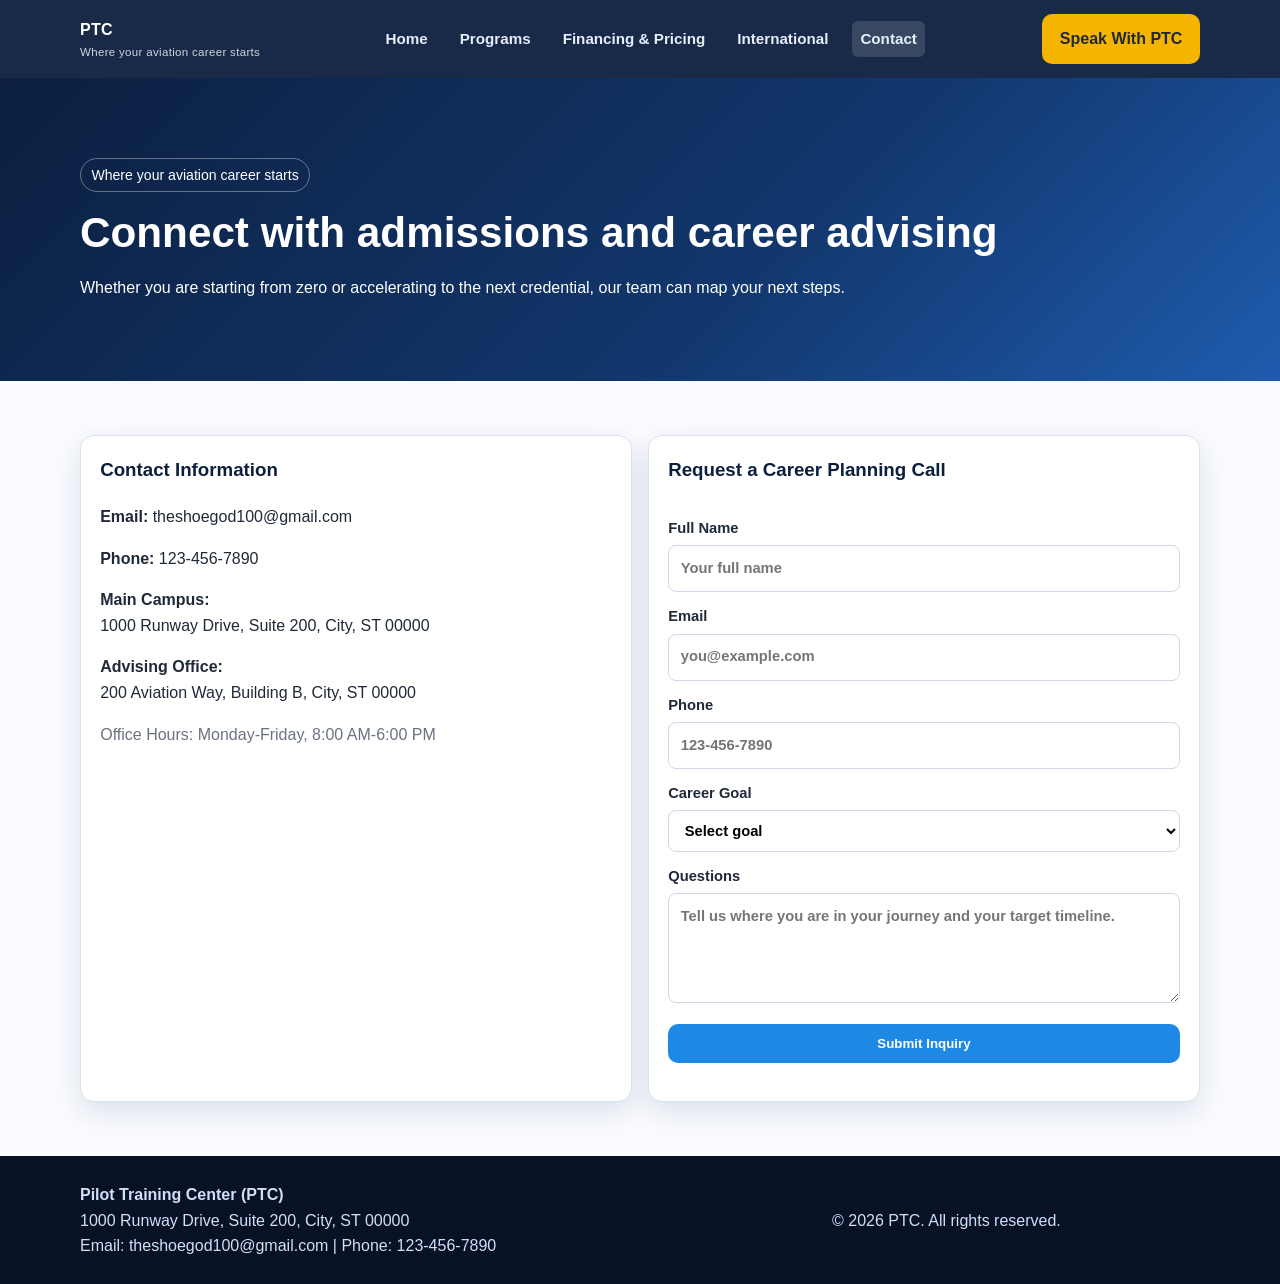
==== contact.html @ 45c47de4 "PTC MVP: static website + Part 141 framework" ====
<!DOCTYPE html>
<html lang="en">
<head>
  <meta charset="UTF-8" />
  <meta name="viewport" content="width=device-width, initial-scale=1.0" />
  <title>Contact PTC</title>
  <link rel="stylesheet" href="assets/css/styles.css" />
</head>
<body>
  <header class="site-header">
    <div class="container nav-wrap">
      <a href="index.html" class="logo">PTC<small>Where your aviation career starts</small></a>
      <nav class="nav">
        <a href="index.html">Home</a>
        <a href="programs.html">Programs</a>
        <a href="financing-pricing.html">Financing & Pricing</a>
        <a href="international.html">International</a>
        <a href="contact.html" class="active">Contact</a>
      </nav>
      <a class="btn btn-accent" href="contact.html">Speak With PTC</a>
    </div>
  </header>

  <main>
    <section class="hero">
      <div class="container">
        <span class="tagline">Where your aviation career starts</span>
        <h1>Connect with admissions and career advising</h1>
        <p>Whether you are starting from zero or accelerating to the next credential, our team can map your next steps.</p>
      </div>
    </section>

    <section>
      <div class="container grid-2">
        <article class="card">
          <h3>Contact Information</h3>
          <p><strong>Email:</strong> theshoegod100@gmail.com</p>
          <p><strong>Phone:</strong> 123-456-7890</p>
          <p><strong>Main Campus:</strong><br />1000 Runway Drive, Suite 200, City, ST 00000</p>
          <p><strong>Advising Office:</strong><br />200 Aviation Way, Building B, City, ST 00000</p>
          <p class="muted">Office Hours: Monday-Friday, 8:00 AM-6:00 PM</p>
        </article>

        <form class="lead-form card">
          <h3>Request a Career Planning Call</h3>
          <label>Full Name
            <input name="name" type="text" required placeholder="Your full name" />
          </label>
          <label>Email
            <input name="email" type="email" required placeholder="you@example.com" />
          </label>
          <label>Phone
            <input name="phone" type="tel" required placeholder="123-456-7890" />
          </label>
          <label>Career Goal
            <select name="goal" required>
              <option value="">Select goal</option>
              <option>Airline Pilot</option>
              <option>Flight Instructor</option>
              <option>Career Change to Aviation</option>
              <option>International Training Path</option>
            </select>
          </label>
          <label>Questions
            <textarea name="message" placeholder="Tell us where you are in your journey and your target timeline."></textarea>
          </label>
          <button class="btn btn-primary" type="submit">Submit Inquiry</button>
          <p class="form-status notice"></p>
        </form>
      </div>
    </section>
  </main>

  <footer class="site-footer">
    <div class="container footer-grid">
      <div>
        <strong>Pilot Training Center (PTC)</strong><br />
        1000 Runway Drive, Suite 200, City, ST 00000<br />
        Email: theshoegod100@gmail.com | Phone: 123-456-7890
      </div>
      <div>© <span data-year></span> PTC. All rights reserved.</div>
    </div>
  </footer>

  <script src="assets/js/main.js"></script>
</body>
</html>
---- assets/css/styles.css ----
:root {
  --navy: #0c1f3f;
  --sky: #1e88e5;
  --light-sky: #e7f2ff;
  --gold: #f4b400;
  --text: #1f2937;
  --muted: #6b7280;
  --white: #ffffff;
  --border: #dbe3ef;
  --shadow: 0 10px 28px rgba(12, 31, 63, 0.12);
}

* { box-sizing: border-box; }

body {
  margin: 0;
  font-family: "Inter", "Segoe UI", Arial, sans-serif;
  color: var(--text);
  line-height: 1.6;
  background: #f9fbff;
}

a { color: inherit; text-decoration: none; }

.container {
  width: min(1120px, 92%);
  margin: 0 auto;
}

.site-header {
  position: sticky;
  top: 0;
  z-index: 20;
  background: rgba(12, 31, 63, 0.95);
  backdrop-filter: blur(8px);
}

.nav-wrap {
  display: flex;
  align-items: center;
  justify-content: space-between;
  gap: 1rem;
  padding: 0.9rem 0;
}

.logo {
  color: var(--white);
  font-weight: 800;
  letter-spacing: 0.02em;
}

.logo small {
  display: block;
  font-size: 0.72rem;
  font-weight: 500;
  opacity: 0.8;
}

.nav {
  display: flex;
  gap: 1rem;
  flex-wrap: wrap;
}

.nav a {
  color: #e6eefc;
  font-weight: 600;
  font-size: 0.95rem;
  padding: 0.35rem 0.5rem;
  border-radius: 6px;
}

.nav a:hover,
.nav a.active { background: rgba(255,255,255,0.14); }

.btn {
  display: inline-block;
  border: none;
  border-radius: 10px;
  padding: 0.75rem 1.1rem;
  font-weight: 700;
  cursor: pointer;
}

.btn-primary { background: var(--sky); color: var(--white); }
.btn-accent { background: var(--gold); color: #1f2937; }
.btn-light { background: #fff; color: var(--navy); }

.hero {
  background: linear-gradient(135deg, #0c1f3f 0%, #12376d 60%, #1f5cae 100%);
  color: var(--white);
  padding: 5rem 0 4rem;
}

.hero-grid {
  display: grid;
  gap: 2rem;
  grid-template-columns: 1.2fr 1fr;
  align-items: center;
}

.hero h1 {
  margin: 0 0 0.6rem;
  font-size: clamp(1.9rem, 3.3vw, 3rem);
  line-height: 1.2;
}

.tagline {
  display: inline-block;
  padding: 0.3rem 0.65rem;
  border: 1px solid rgba(255,255,255,0.35);
  border-radius: 999px;
  font-size: 0.88rem;
  margin-bottom: 1rem;
}

.hero-card,
.card {
  background: var(--white);
  border: 1px solid var(--border);
  border-radius: 14px;
  box-shadow: var(--shadow);
  padding: 1.2rem;
}

.hero-card { color: var(--text); }

section { padding: 3.4rem 0; }

.section-title {
  margin: 0 0 0.6rem;
  font-size: clamp(1.5rem, 2.8vw, 2.2rem);
  color: var(--navy);
}

.muted { color: var(--muted); }

.grid-3, .grid-2 {
  display: grid;
  gap: 1rem;
}

.grid-3 { grid-template-columns: repeat(3, minmax(0, 1fr)); }
.grid-2 { grid-template-columns: repeat(2, minmax(0, 1fr)); }

.track-card h3,
.card h3 { margin-top: 0; color: var(--navy); }

ul.clean {
  margin: 0;
  padding-left: 1.1rem;
}

.band {
  background: var(--light-sky);
  border-top: 1px solid var(--border);
  border-bottom: 1px solid var(--border);
}

form { display: grid; gap: 0.8rem; }

label {
  font-weight: 600;
  font-size: 0.92rem;
}

input, select, textarea {
  width: 100%;
  margin-top: 0.3rem;
  border: 1px solid #cfd8e7;
  border-radius: 8px;
  padding: 0.68rem 0.72rem;
  font: inherit;
  background: #fff;
}

textarea { min-height: 110px; resize: vertical; }

.notice {
  font-size: 0.9rem;
  color: var(--muted);
  margin: 0.4rem 0 0;
}

.site-footer {
  background: #071227;
  color: #d4def4;
  padding: 1.6rem 0;
}

.footer-grid {
  display: grid;
  grid-template-columns: 2fr 1fr;
  gap: 1rem;
  align-items: center;
}

.kpis {
  display: grid;
  gap: 0.8rem;
  grid-template-columns: repeat(3, minmax(0,1fr));
}

.kpi {
  background: rgba(255,255,255,0.08);
  border: 1px solid rgba(255,255,255,0.14);
  border-radius: 12px;
  padding: 0.9rem;
}

.kpi strong {
  display: block;
  font-size: 1.25rem;
  color: #fff;
}

@media (max-width: 900px) {
  .hero-grid,
  .grid-3,
  .grid-2,
  .kpis,
  .footer-grid { grid-template-columns: 1fr; }

  .nav { display: none; }
}
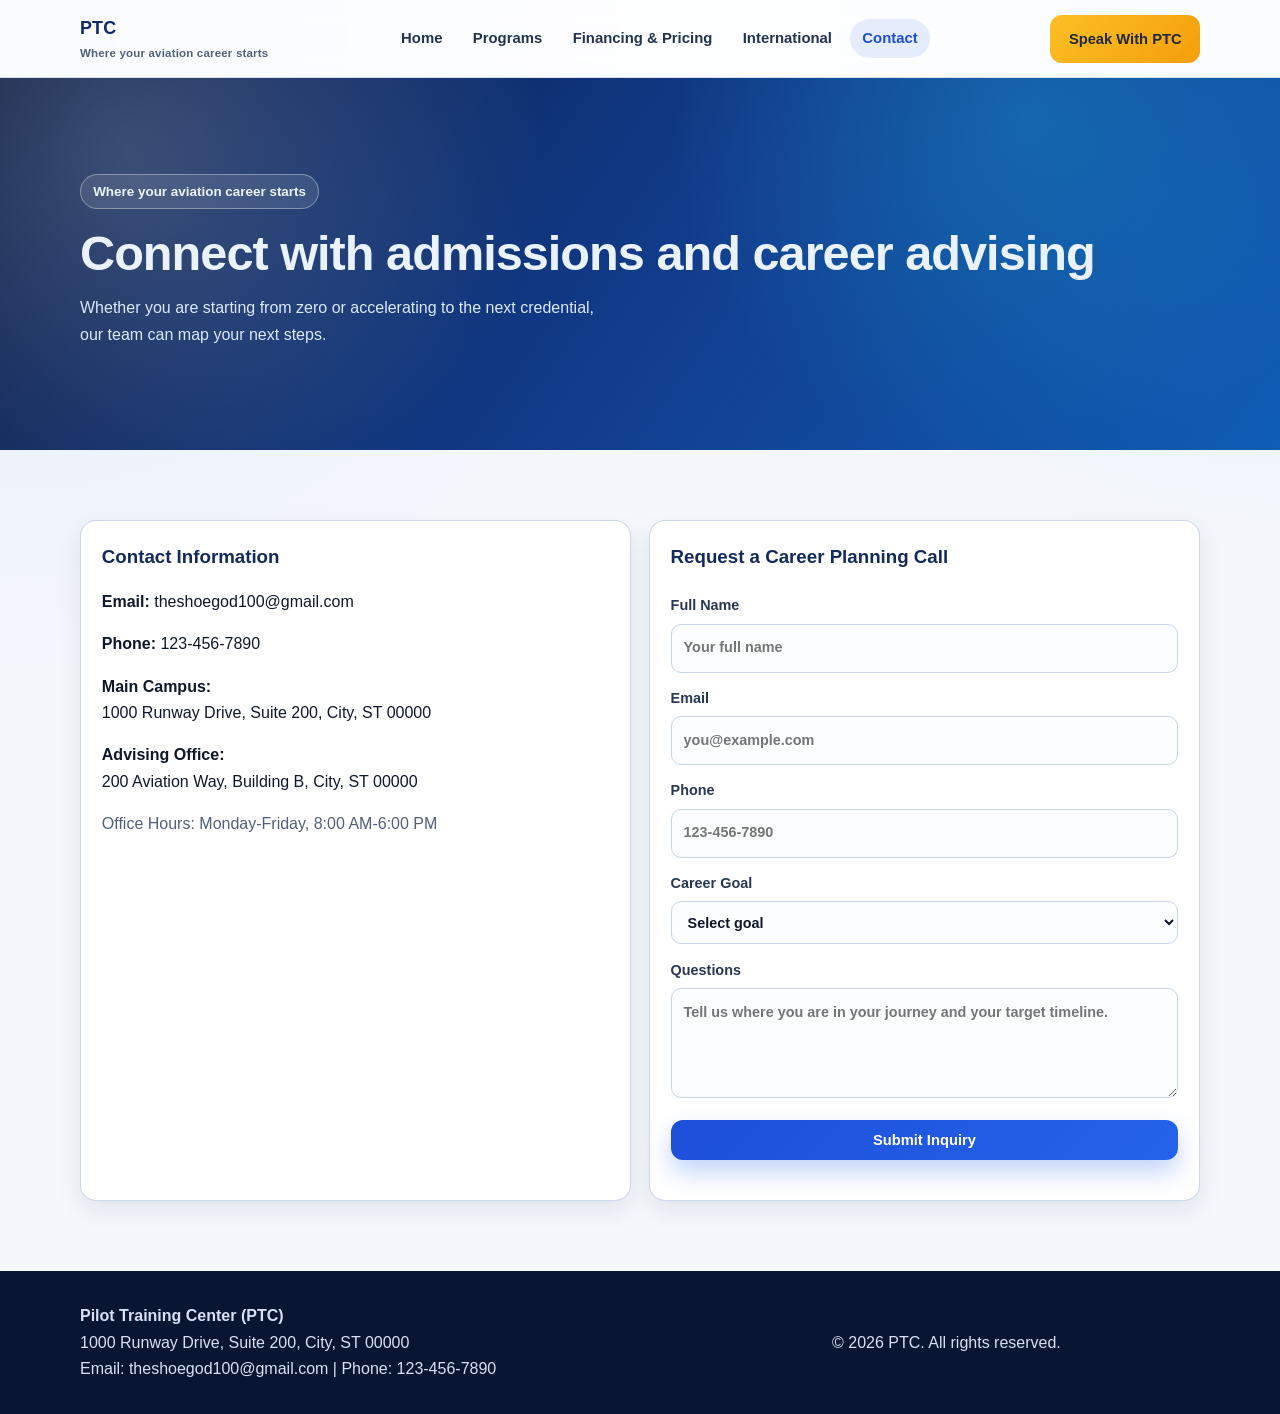
==== commit d866b36e: "Modern redesign v2 for PTC static site" ====
--- a/contact.html
+++ b/contact.html
@@ -17,6 +17,7 @@
         <a href="international.html">International</a>
         <a href="contact.html" class="active">Contact</a>
       </nav>
+      <button class="nav-toggle" type="button" aria-label="Open menu" aria-expanded="false">☰</button>
       <a class="btn btn-accent" href="contact.html">Speak With PTC</a>
     </div>
   </header>
--- a/assets/css/styles.css
+++ b/assets/css/styles.css
@@ -1,23 +1,33 @@
 :root {
-  --navy: #0c1f3f;
-  --sky: #1e88e5;
-  --light-sky: #e7f2ff;
-  --gold: #f4b400;
-  --text: #1f2937;
-  --muted: #6b7280;
-  --white: #ffffff;
-  --border: #dbe3ef;
-  --shadow: 0 10px 28px rgba(12, 31, 63, 0.12);
+  --bg: #f4f7fc;
+  --surface: #ffffff;
+  --surface-soft: #f9fbff;
+  --text: #0f172a;
+  --muted: #52607a;
+  --line: #d7e1f0;
+  --brand: #1d4ed8;
+  --brand-2: #06b6d4;
+  --brand-dark: #0f2a66;
+  --accent: #f59e0b;
+  --radius: 16px;
+  --radius-sm: 10px;
+  --shadow-sm: 0 10px 24px rgba(15, 23, 42, 0.08);
+  --shadow-md: 0 20px 48px rgba(29, 78, 216, 0.14);
 }
 
 * { box-sizing: border-box; }
+
+html { scroll-behavior: smooth; }
 
 body {
   margin: 0;
-  font-family: "Inter", "Segoe UI", Arial, sans-serif;
+  font-family: "Inter", "Segoe UI", "SF Pro Text", Arial, sans-serif;
   color: var(--text);
-  line-height: 1.6;
-  background: #f9fbff;
+  line-height: 1.65;
+  background:
+    radial-gradient(circle at 0% 0%, rgba(29, 78, 216, 0.09), transparent 36%),
+    radial-gradient(circle at 100% 0%, rgba(6, 182, 212, 0.1), transparent 30%),
+    var(--bg);
 }
 
 a { color: inherit; text-decoration: none; }
@@ -30,9 +40,10 @@
 .site-header {
   position: sticky;
   top: 0;
-  z-index: 20;
-  background: rgba(12, 31, 63, 0.95);
-  backdrop-filter: blur(8px);
+  z-index: 100;
+  background: rgba(255, 255, 255, 0.82);
+  border-bottom: 1px solid rgba(199, 211, 231, 0.7);
+  backdrop-filter: blur(12px);
 }
 
 .nav-wrap {
@@ -44,148 +55,252 @@
 }
 
 .logo {
-  color: var(--white);
+  color: var(--brand-dark);
   font-weight: 800;
-  letter-spacing: 0.02em;
+  font-size: 1.12rem;
+  letter-spacing: 0.01em;
 }
 
 .logo small {
   display: block;
   font-size: 0.72rem;
-  font-weight: 500;
-  opacity: 0.8;
+  font-weight: 600;
+  color: var(--muted);
 }
 
 .nav {
   display: flex;
-  gap: 1rem;
-  flex-wrap: wrap;
+  align-items: center;
+  gap: 0.4rem;
 }
 
 .nav a {
-  color: #e6eefc;
+  color: #223250;
   font-weight: 600;
-  font-size: 0.95rem;
-  padding: 0.35rem 0.5rem;
-  border-radius: 6px;
+  font-size: 0.93rem;
+  padding: 0.45rem 0.75rem;
+  border-radius: 999px;
+  transition: background 0.2s ease, color 0.2s ease;
 }
 
 .nav a:hover,
-.nav a.active { background: rgba(255,255,255,0.14); }
+.nav a.active {
+  background: rgba(29, 78, 216, 0.1);
+  color: var(--brand);
+}
+
+.nav-toggle {
+  display: none;
+  border: 1px solid var(--line);
+  background: var(--surface);
+  color: #243552;
+  width: 42px;
+  height: 42px;
+  border-radius: 12px;
+  font-size: 1.2rem;
+  line-height: 1;
+  align-items: center;
+  justify-content: center;
+  cursor: pointer;
+}
 
 .btn {
-  display: inline-block;
+  display: inline-flex;
+  align-items: center;
+  justify-content: center;
   border: none;
-  border-radius: 10px;
-  padding: 0.75rem 1.1rem;
+  border-radius: 12px;
+  padding: 0.74rem 1.15rem;
   font-weight: 700;
+  font-size: 0.92rem;
   cursor: pointer;
-}
-
-.btn-primary { background: var(--sky); color: var(--white); }
-.btn-accent { background: var(--gold); color: #1f2937; }
-.btn-light { background: #fff; color: var(--navy); }
+  transition: transform 0.18s ease, box-shadow 0.2s ease, background 0.2s ease;
+}
+
+.btn:hover { transform: translateY(-1px); }
+
+.btn-primary {
+  background: linear-gradient(135deg, var(--brand), #2563eb);
+  color: #fff;
+  box-shadow: 0 12px 24px rgba(37, 99, 235, 0.28);
+}
+
+.btn-accent {
+  background: linear-gradient(135deg, #fbbf24, var(--accent));
+  color: #1f2937;
+}
+
+.btn-light {
+  background: #fff;
+  color: var(--brand-dark);
+  border: 1px solid rgba(255, 255, 255, 0.3);
+}
 
 .hero {
-  background: linear-gradient(135deg, #0c1f3f 0%, #12376d 60%, #1f5cae 100%);
-  color: var(--white);
-  padding: 5rem 0 4rem;
-}
+  position: relative;
+  color: #eaf2ff;
+  background: linear-gradient(125deg, #081a42 0%, #123e8f 55%, #0f5db5 100%);
+  padding: 6rem 0 5rem;
+  overflow: hidden;
+}
+
+.hero::before {
+  content: "";
+  position: absolute;
+  inset: 0;
+  background:
+    radial-gradient(circle at 10% 20%, rgba(255, 255, 255, 0.2), transparent 35%),
+    radial-gradient(circle at 80% 10%, rgba(34, 211, 238, 0.22), transparent 33%);
+  pointer-events: none;
+}
+
+.hero .container { position: relative; z-index: 1; }
 
 .hero-grid {
   display: grid;
+  grid-template-columns: 1.2fr 0.95fr;
   gap: 2rem;
-  grid-template-columns: 1.2fr 1fr;
   align-items: center;
 }
 
 .hero h1 {
-  margin: 0 0 0.6rem;
-  font-size: clamp(1.9rem, 3.3vw, 3rem);
-  line-height: 1.2;
+  margin: 0 0 0.85rem;
+  font-size: clamp(2rem, 3.8vw, 3.3rem);
+  line-height: 1.16;
+  letter-spacing: -0.02em;
 }
 
 .tagline {
   display: inline-block;
-  padding: 0.3rem 0.65rem;
-  border: 1px solid rgba(255,255,255,0.35);
+  margin-bottom: 1rem;
+  padding: 0.34rem 0.76rem;
   border-radius: 999px;
-  font-size: 0.88rem;
-  margin-bottom: 1rem;
-}
-
-.hero-card,
-.card {
-  background: var(--white);
-  border: 1px solid var(--border);
-  border-radius: 14px;
-  box-shadow: var(--shadow);
-  padding: 1.2rem;
-}
-
-.hero-card { color: var(--text); }
-
-section { padding: 3.4rem 0; }
+  border: 1px solid rgba(255, 255, 255, 0.35);
+  background: rgba(255, 255, 255, 0.1);
+  font-size: 0.84rem;
+  font-weight: 600;
+}
+
+.hero p { margin: 0 0 1.35rem; color: #dbe9ff; max-width: 60ch; }
+
+.card,
+.hero-card {
+  background: var(--surface);
+  border: 1px solid rgba(195, 208, 227, 0.85);
+  border-radius: var(--radius);
+  padding: 1.3rem;
+  box-shadow: var(--shadow-sm);
+}
+
+.hero-card {
+  color: var(--text);
+  box-shadow: var(--shadow-md);
+}
+
+section { padding: 4.4rem 0; }
 
 .section-title {
-  margin: 0 0 0.6rem;
-  font-size: clamp(1.5rem, 2.8vw, 2.2rem);
-  color: var(--navy);
+  margin: 0 0 0.5rem;
+  font-size: clamp(1.55rem, 2.5vw, 2.2rem);
+  letter-spacing: -0.02em;
+  color: #0c1f4b;
 }
 
 .muted { color: var(--muted); }
 
-.grid-3, .grid-2 {
+.grid-2,
+.grid-3,
+.kpis {
   display: grid;
-  gap: 1rem;
-}
-
+  gap: 1.1rem;
+}
+
+.grid-2 { grid-template-columns: repeat(2, minmax(0, 1fr)); }
 .grid-3 { grid-template-columns: repeat(3, minmax(0, 1fr)); }
-.grid-2 { grid-template-columns: repeat(2, minmax(0, 1fr)); }
-
-.track-card h3,
-.card h3 { margin-top: 0; color: var(--navy); }
+.kpis { grid-template-columns: repeat(3, minmax(0, 1fr)); }
+
+.card h3,
+.track-card h3 {
+  margin-top: 0;
+  margin-bottom: 0.45rem;
+  color: #122a5c;
+}
+
+.card p:last-child { margin-bottom: 0; }
 
 ul.clean {
   margin: 0;
-  padding-left: 1.1rem;
-}
+  padding-left: 1.05rem;
+}
+
+ul.clean li { margin-bottom: 0.34rem; }
 
 .band {
-  background: var(--light-sky);
-  border-top: 1px solid var(--border);
-  border-bottom: 1px solid var(--border);
-}
-
-form { display: grid; gap: 0.8rem; }
+  background: linear-gradient(180deg, #f9fbff 0%, #eef5ff 100%);
+  border-top: 1px solid var(--line);
+  border-bottom: 1px solid var(--line);
+}
+
+.kpi {
+  background: var(--surface);
+  border: 1px solid var(--line);
+  border-radius: var(--radius);
+  padding: 1rem;
+}
+
+.kpi strong {
+  display: block;
+  margin-bottom: 0.2rem;
+  font-size: 1.2rem;
+  color: var(--brand);
+}
+
+form {
+  display: grid;
+  gap: 0.9rem;
+}
 
 label {
   font-weight: 600;
-  font-size: 0.92rem;
-}
-
-input, select, textarea {
+  font-size: 0.9rem;
+  color: #273754;
+}
+
+input,
+select,
+textarea {
   width: 100%;
-  margin-top: 0.3rem;
-  border: 1px solid #cfd8e7;
-  border-radius: 8px;
-  padding: 0.68rem 0.72rem;
+  margin-top: 0.35rem;
+  border: 1px solid #c8d4e8;
+  border-radius: var(--radius-sm);
+  padding: 0.72rem 0.75rem;
   font: inherit;
+  color: #0f172a;
+  background: #fbfdff;
+  transition: border-color 0.2s ease, box-shadow 0.2s ease, background 0.2s ease;
+}
+
+input:focus,
+select:focus,
+textarea:focus {
+  outline: none;
+  border-color: #7aa3ea;
+  box-shadow: 0 0 0 4px rgba(59, 130, 246, 0.14);
   background: #fff;
 }
 
 textarea { min-height: 110px; resize: vertical; }
 
 .notice {
+  margin: 0.3rem 0 0;
   font-size: 0.9rem;
   color: var(--muted);
-  margin: 0.4rem 0 0;
 }
 
 .site-footer {
-  background: #071227;
-  color: #d4def4;
-  padding: 1.6rem 0;
+  background: #091631;
+  color: #d7e1f3;
+  padding: 2rem 0;
 }
 
 .footer-grid {
@@ -195,31 +310,46 @@
   align-items: center;
 }
 
-.kpis {
-  display: grid;
-  gap: 0.8rem;
-  grid-template-columns: repeat(3, minmax(0,1fr));
-}
-
-.kpi {
-  background: rgba(255,255,255,0.08);
-  border: 1px solid rgba(255,255,255,0.14);
-  border-radius: 12px;
-  padding: 0.9rem;
-}
-
-.kpi strong {
-  display: block;
-  font-size: 1.25rem;
-  color: #fff;
-}
-
-@media (max-width: 900px) {
+@media (max-width: 980px) {
   .hero-grid,
+  .grid-2,
   .grid-3,
-  .grid-2,
   .kpis,
-  .footer-grid { grid-template-columns: 1fr; }
-
-  .nav { display: none; }
-}
+  .footer-grid {
+    grid-template-columns: 1fr;
+  }
+
+  .site-header .btn-accent { display: none; }
+
+  .nav-toggle { display: inline-flex; }
+
+  .nav {
+    position: absolute;
+    left: 4%;
+    right: 4%;
+    top: calc(100% + 0.35rem);
+    display: none;
+    flex-direction: column;
+    align-items: stretch;
+    gap: 0.3rem;
+    background: rgba(255, 255, 255, 0.98);
+    border: 1px solid var(--line);
+    border-radius: 14px;
+    box-shadow: var(--shadow-sm);
+    padding: 0.45rem;
+  }
+
+  .site-header.menu-open .nav { display: flex; }
+
+  .nav a {
+    padding: 0.65rem 0.7rem;
+    border-radius: 10px;
+  }
+
+  .hero { padding: 5rem 0 4rem; }
+}
+
+@media (max-width: 640px) {
+  section { padding: 3.4rem 0; }
+  .hero h1 { font-size: clamp(1.8rem, 9vw, 2.5rem); }
+}
